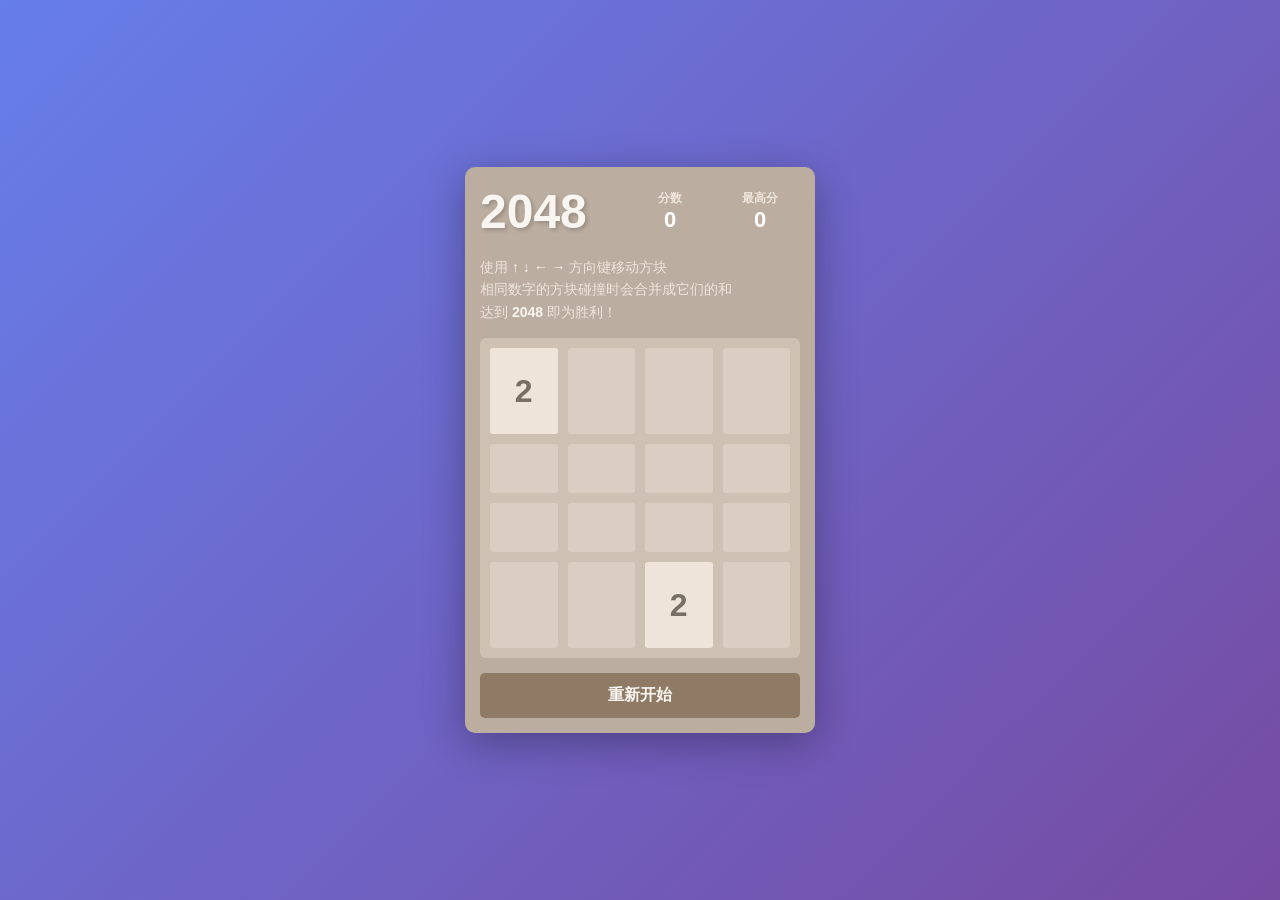
==== index.html @ 1501c541 "Initial commit - 2048 game" ====
<!DOCTYPE html>
<html lang="zh-CN">
<head>
    <meta charset="UTF-8">
    <meta name="viewport" content="width=device-width, initial-scale=1.0">
    <title>2048 小游戏</title>
    <link rel="stylesheet" href="style.css">
</head>
<body>
    <!-- 游戏主容器 -->
    <div class="game-container">
        <!-- 游戏标题和分数区域 -->
        <div class="header">
            <h1 class="title">2048</h1>
            <div class="score-container">
                <div class="score-box">
                    <div class="score-label">分数</div>
                    <div id="score" class="score-value">0</div>
                </div>
                <div class="score-box">
                    <div class="score-label">最高分</div>
                    <div id="best-score" class="score-value">0</div>
                </div>
            </div>
        </div>

        <!-- 操作提示 -->
        <div class="instructions">
            <p>使用 <strong>↑ ↓ ← →</strong> 方向键移动方块</p>
            <p>相同数字的方块碰撞时会合并成它们的和</p>
            <p>达到 <strong>2048</strong> 即为胜利！</p>
        </div>

        <!-- 游戏棋盘 -->
        <div class="game-board" id="game-board">
            <!-- 棋盘格子由 JavaScript 动态生成 -->
        </div>

        <!-- 重新开始按钮 -->
        <button id="restart-btn" class="restart-btn">重新开始</button>

        <!-- 游戏结束遮罩层 -->
        <div id="game-over" class="game-over">
            <div class="game-over-content">
                <h2 id="game-over-title"></h2>
                <p>最终得分: <span id="final-score"></span></p>
                <button id="play-again-btn">再来一局</button>
            </div>
        </div>
    </div>

    <!-- 引入游戏逻辑脚本 -->
    <script src="game.js"></script>
</body>
</html>
---- style.css ----
/* 全局样式重置 */
* {
    margin: 0;
    padding: 0;
    box-sizing: border-box;
}

/* 页面背景 */
body {
    font-family: 'Segoe UI', Tahoma, Geneva, Verdana, sans-serif;
    background: linear-gradient(135deg, #667eea 0%, #764ba2 100%);
    min-height: 100vh;
    display: flex;
    justify-content: center;
    align-items: center;
    padding: 20px;
}

/* 游戏主容器 */
.game-container {
    background: #bbada0;
    border-radius: 10px;
    padding: 15px;
    box-shadow: 0 10px 40px rgba(0, 0, 0, 0.3);
}

/* 头部区域 */
.header {
    display: flex;
    justify-content: space-between;
    align-items: center;
    margin-bottom: 15px;
}

/* 游戏标题 */
.title {
    font-size: 48px;
    font-weight: bold;
    color: #f9f6f2;
    text-shadow: 2px 2px 4px rgba(0, 0, 0, 0.2);
}

/* 分数容器 */
.score-container {
    display: flex;
    gap: 10px;
}

/* 分数盒子 */
.score-box {
    background: #bbada0;
    padding: 8px 15px;
    border-radius: 5px;
    text-align: center;
    min-width: 80px;
}

/* 分数标签 */
.score-label {
    font-size: 12px;
    color: #eee4da;
    text-transform: uppercase;
    font-weight: bold;
}

/* 分数值 */
.score-value {
    font-size: 22px;
    font-weight: bold;
    color: #fff;
}

/* 操作提示 */
.instructions {
    color: #eee4da;
    font-size: 14px;
    margin-bottom: 15px;
    line-height: 1.6;
}

.instructions strong {
    color: #f9f6f2;
}

/* 游戏棋盘 */
.game-board {
    display: grid;
    grid-template-columns: repeat(4, 1fr);
    gap: 10px;
    background: #cdc1b4;
    padding: 10px;
    border-radius: 6px;
    width: 320px;
    height: 320px;
}

/* 棋盘格子 */
.cell {
    background: rgba(238, 228, 218, 0.35);
    border-radius: 3px;
    display: flex;
    justify-content: center;
    align-items: center;
    font-size: 32px;
    font-weight: bold;
    color: #776e65;
    transition: all 0.15s ease;
}

/* 不同数值方块的颜色 */
.cell-2 { background: #eee4da; }
.cell-4 { background: #ede0c8; }
.cell-8 { background: #f2b179; color: #f9f6f2; }
.cell-16 { background: #f59563; color: #f9f6f2; }
.cell-32 { background: #f67c5f; color: #f9f6f2; }
.cell-64 { background: #f65e3b; color: #f9f6f2; }
.cell-128 { background: #edcf72; color: #f9f6f2; }
.cell-256 { background: #edcc61; color: #f9f6f2; }
.cell-512 { background: #edc850; color: #f9f6f2; }
.cell-1024 { background: #edc53f; color: #f9f6f2; }
.cell-2048 { background: #edc22e; color: #f9f6f2; }

/* 方块动画 */
.cell-new {
    animation: appear 0.2s ease;
}

.cell-merged {
    animation: pop 0.2s ease;
}

@keyframes appear {
    0% {
        opacity: 0;
        transform: scale(0);
    }
    100% {
        opacity: 1;
        transform: scale(1);
    }
}

@keyframes pop {
    0% {
        transform: scale(1);
    }
    50% {
        transform: scale(1.2);
    }
    100% {
        transform: scale(1);
    }
}

/* 重新开始按钮 */
.restart-btn {
    width: 100%;
    margin-top: 15px;
    padding: 12px;
    background: #8f7a66;
    color: #f9f6f2;
    border: none;
    border-radius: 5px;
    font-size: 16px;
    font-weight: bold;
    cursor: pointer;
    transition: background 0.2s;
}

.restart-btn:hover {
    background: #9f8b77;
}

/* 游戏结束遮罩层 */
.game-over {
    display: none;
    position: fixed;
    top: 0;
    left: 0;
    width: 100%;
    height: 100%;
    background: rgba(238, 228, 218, 0.73);
    justify-content: center;
    align-items: center;
    z-index: 100;
}

.game-over.show {
    display: flex;
}

/* 游戏结束内容 */
.game-over-content {
    background: #f9f6f2;
    padding: 30px;
    border-radius: 10px;
    text-align: center;
    box-shadow: 0 10px 40px rgba(0, 0, 0, 0.3);
}

.game-over-content h2 {
    font-size: 36px;
    color: #776e65;
    margin-bottom: 15px;
}

.game-over-content p {
    font-size: 18px;
    color: #776e65;
    margin-bottom: 20px;
}

.game-over-content span {
    font-weight: bold;
    color: #f2b179;
}

.game-over-content button {
    padding: 12px 30px;
    background: #8f7a66;
    color: #f9f6f2;
    border: none;
    border-radius: 5px;
    font-size: 16px;
    font-weight: bold;
    cursor: pointer;
    transition: background 0.2s;
}

.game-over-content button:hover {
    background: #9f8b77;
}

/* 响应式设计 */
@media (max-width: 400px) {
    .game-board {
        width: 280px;
        height: 280px;
    }
    
    .cell {
        font-size: 28px;
    }
    
    .title {
        font-size: 36px;
    }
}
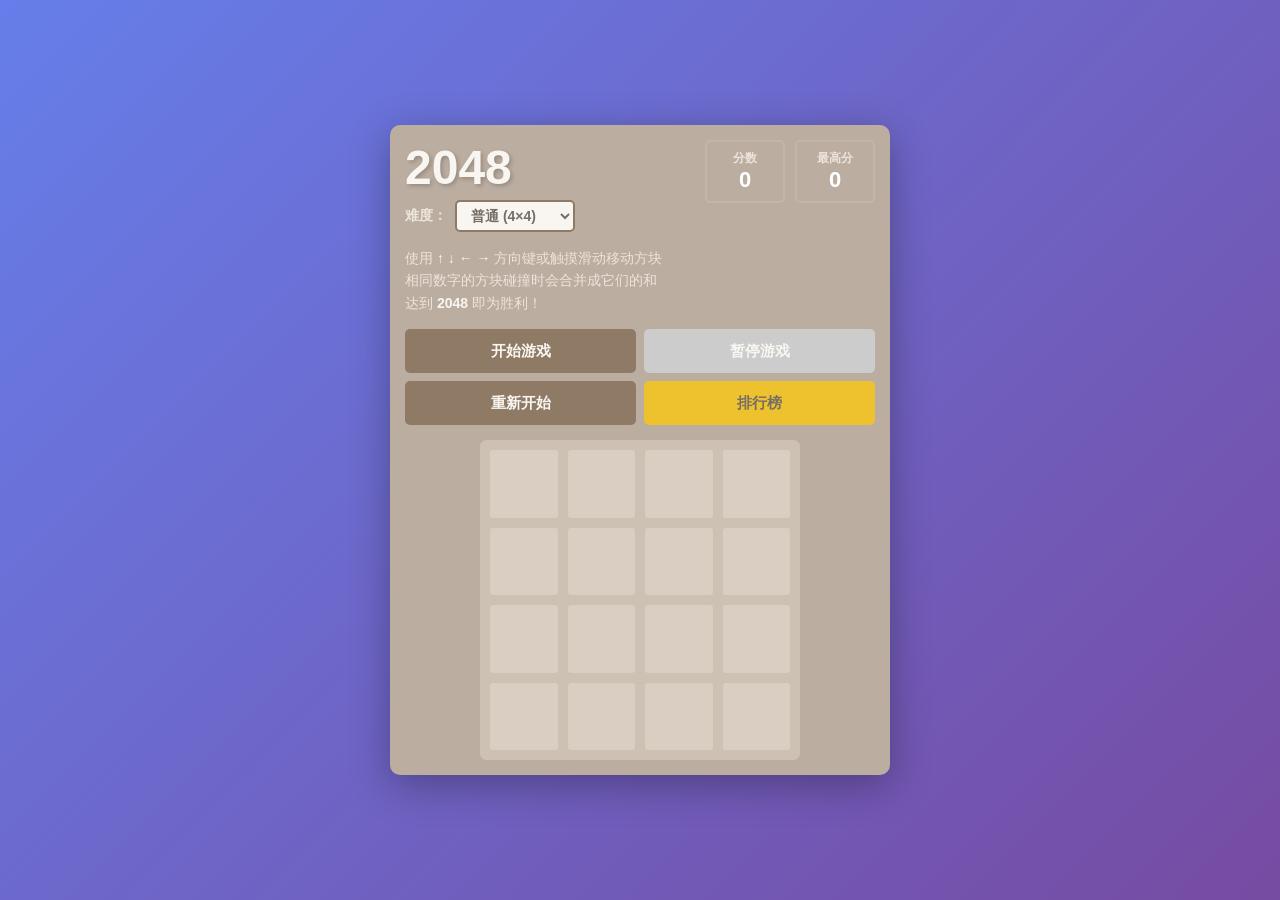
==== commit 2d7ba4e7: "更新2048游戏第二课完整版 - 游戏系统完善、视觉动效升级、进阶拓展功能" ====
--- a/index.html
+++ b/index.html
@@ -2,16 +2,24 @@
 <html lang="zh-CN">
 <head>
     <meta charset="UTF-8">
-    <meta name="viewport" content="width=device-width, initial-scale=1.0">
-    <title>2048 小游戏</title>
+    <meta name="viewport" content="width=device-width, initial-scale=1.0, maximum-scale=1.0, user-scalable=no">
+    <title>2048 小游戏 - 完整版</title>
     <link rel="stylesheet" href="style.css">
 </head>
 <body>
-    <!-- 游戏主容器 -->
     <div class="game-container">
-        <!-- 游戏标题和分数区域 -->
         <div class="header">
-            <h1 class="title">2048</h1>
+            <div class="header-left">
+                <h1 class="title">2048</h1>
+                <div class="difficulty-selector">
+                    <label for="difficulty">难度：</label>
+                    <select id="difficulty" class="difficulty-select">
+                        <option value="easy">简单 (5×5)</option>
+                        <option value="normal" selected>普通 (4×4)</option>
+                        <option value="hard">困难 (3×3)</option>
+                    </select>
+                </div>
+            </div>
             <div class="score-container">
                 <div class="score-box">
                     <div class="score-label">分数</div>
@@ -24,32 +32,66 @@
             </div>
         </div>
 
-        <!-- 操作提示 -->
         <div class="instructions">
-            <p>使用 <strong>↑ ↓ ← →</strong> 方向键移动方块</p>
+            <p>使用 <strong>↑ ↓ ← →</strong> 方向键或触摸滑动移动方块</p>
             <p>相同数字的方块碰撞时会合并成它们的和</p>
             <p>达到 <strong>2048</strong> 即为胜利！</p>
         </div>
 
-        <!-- 游戏棋盘 -->
-        <div class="game-board" id="game-board">
-            <!-- 棋盘格子由 JavaScript 动态生成 -->
+        <div class="game-controls">
+            <button id="start-btn" class="control-btn start-btn">开始游戏</button>
+            <button id="pause-btn" class="control-btn pause-btn" disabled>暂停游戏</button>
+            <button id="restart-btn" class="control-btn restart-btn">重新开始</button>
+            <button id="leaderboard-btn" class="control-btn leaderboard-btn">排行榜</button>
         </div>
 
-        <!-- 重新开始按钮 -->
-        <button id="restart-btn" class="restart-btn">重新开始</button>
+        <div class="game-board-wrapper">
+            <div id="score-popup-container" class="score-popup-container"></div>
+            <div class="game-board" id="game-board">
+            </div>
+        </div>
 
-        <!-- 游戏结束遮罩层 -->
         <div id="game-over" class="game-over">
             <div class="game-over-content">
                 <h2 id="game-over-title"></h2>
                 <p>最终得分: <span id="final-score"></span></p>
-                <button id="play-again-btn">再来一局</button>
+                <button id="play-again-btn" class="play-again-btn">再来一局</button>
+            </div>
+        </div>
+
+        <div id="leaderboard-modal" class="leaderboard-modal">
+            <div class="leaderboard-content">
+                <div class="leaderboard-header">
+                    <h2>🏆 本地排行榜</h2>
+                    <button id="close-leaderboard" class="close-btn">×</button>
+                </div>
+                <div class="leaderboard-info">
+                    <p>总局数: <span id="total-games">0</span> 场</p>
+                </div>
+                <div class="leaderboard-list">
+                    <div class="leaderboard-item header-item">
+                        <span>排名</span>
+                        <span>分数</span>
+                        <span>难度</span>
+                        <span>日期</span>
+                    </div>
+                    <div id="leaderboard-records" class="leaderboard-records">
+                    </div>
+                </div>
+                <div class="leaderboard-actions">
+                    <button id="clear-leaderboard" class="clear-btn">清空记录</button>
+                </div>
+            </div>
+        </div>
+
+        <div id="pause-overlay" class="pause-overlay">
+            <div class="pause-content">
+                <h2>⏸️ 游戏暂停</h2>
+                <p>点击下方按钮继续游戏</p>
             </div>
         </div>
     </div>
 
-    <!-- 引入游戏逻辑脚本 -->
     <script src="game.js"></script>
 </body>
 </html>
--- a/style.css
+++ b/style.css
@@ -1,11 +1,9 @@
-/* 全局样式重置 */
 * {
     margin: 0;
     padding: 0;
     box-sizing: border-box;
 }
 
-/* 页面背景 */
 body {
     font-family: 'Segoe UI', Tahoma, Geneva, Verdana, sans-serif;
     background: linear-gradient(135deg, #667eea 0%, #764ba2 100%);
@@ -13,49 +11,89 @@
     display: flex;
     justify-content: center;
     align-items: center;
-    padding: 20px;
-}
-
-/* 游戏主容器 */
+    padding: 10px;
+}
+
 .game-container {
     background: #bbada0;
     border-radius: 10px;
     padding: 15px;
     box-shadow: 0 10px 40px rgba(0, 0, 0, 0.3);
-}
-
-/* 头部区域 */
+    max-width: 500px;
+    width: 100%;
+}
+
 .header {
     display: flex;
     justify-content: space-between;
-    align-items: center;
+    align-items: flex-start;
     margin-bottom: 15px;
-}
-
-/* 游戏标题 */
+    flex-wrap: wrap;
+    gap: 10px;
+}
+
+.header-left {
+    display: flex;
+    flex-direction: column;
+    gap: 5px;
+}
+
 .title {
     font-size: 48px;
     font-weight: bold;
     color: #f9f6f2;
     text-shadow: 2px 2px 4px rgba(0, 0, 0, 0.2);
-}
-
-/* 分数容器 */
+    margin: 0;
+}
+
+.difficulty-selector {
+    display: flex;
+    align-items: center;
+    gap: 8px;
+    font-size: 14px;
+    color: #eee4da;
+}
+
+.difficulty-selector label {
+    font-weight: bold;
+}
+
+.difficulty-select {
+    padding: 5px 10px;
+    border: 2px solid #8f7a66;
+    border-radius: 5px;
+    background: #f9f6f2;
+    color: #776e65;
+    font-size: 14px;
+    font-weight: bold;
+    cursor: pointer;
+    transition: all 0.2s;
+    min-width: 120px;
+}
+
+.difficulty-select:hover {
+    background: #eee4da;
+}
+
+.difficulty-select:focus {
+    outline: none;
+    border-color: #f67c5f;
+}
+
 .score-container {
     display: flex;
     gap: 10px;
 }
 
-/* 分数盒子 */
 .score-box {
     background: #bbada0;
     padding: 8px 15px;
     border-radius: 5px;
     text-align: center;
     min-width: 80px;
-}
-
-/* 分数标签 */
+    border: 2px solid rgba(255, 255, 255, 0.1);
+}
+
 .score-label {
     font-size: 12px;
     color: #eee4da;
@@ -63,14 +101,12 @@
     font-weight: bold;
 }
 
-/* 分数值 */
 .score-value {
     font-size: 22px;
     font-weight: bold;
     color: #fff;
 }
 
-/* 操作提示 */
 .instructions {
     color: #eee4da;
     font-size: 14px;
@@ -82,19 +118,124 @@
     color: #f9f6f2;
 }
 
-/* 游戏棋盘 */
+.game-controls {
+    display: grid;
+    grid-template-columns: repeat(2, 1fr);
+    gap: 8px;
+    margin-bottom: 15px;
+}
+
+.control-btn {
+    padding: 12px;
+    border: none;
+    border-radius: 5px;
+    font-size: 15px;
+    font-weight: bold;
+    cursor: pointer;
+    transition: all 0.2s;
+    min-height: 44px;
+    touch-action: manipulation;
+}
+
+.start-btn {
+    background: #8f7a66;
+    color: #f9f6f2;
+}
+
+.start-btn:hover:not(:disabled) {
+    background: #9f8b77;
+}
+
+.start-btn:disabled {
+    background: #ccc;
+    cursor: not-allowed;
+}
+
+.pause-btn {
+    background: #f67c5f;
+    color: #f9f6f2;
+}
+
+.pause-btn:hover:not(:disabled) {
+    background: #f78b7a;
+}
+
+.pause-btn:disabled {
+    background: #ccc;
+    cursor: not-allowed;
+}
+
+.pause-btn.active {
+    background: #f2b179;
+}
+
+.restart-btn {
+    background: #8f7a66;
+    color: #f9f6f2;
+}
+
+.restart-btn:hover {
+    background: #9f8b77;
+}
+
+.leaderboard-btn {
+    background: #edc22e;
+    color: #776e65;
+}
+
+.leaderboard-btn:hover {
+    background: #edcc61;
+}
+
+.game-board-wrapper {
+    position: relative;
+    display: flex;
+    justify-content: center;
+}
+
+.score-popup-container {
+    position: absolute;
+    top: 0;
+    left: 0;
+    width: 100%;
+    height: 100%;
+    pointer-events: none;
+    z-index: 10;
+}
+
+.score-popup {
+    position: absolute;
+    font-size: 20px;
+    font-weight: bold;
+    color: #f2b179;
+    text-shadow: 2px 2px 4px rgba(0, 0, 0, 0.3);
+    animation: scorePopup 1s ease-out forwards;
+    pointer-events: none;
+    white-space: nowrap;
+}
+
+@keyframes scorePopup {
+    0% {
+        opacity: 1;
+        transform: translateY(0) scale(1);
+    }
+    100% {
+        opacity: 0;
+        transform: translateY(-50px) scale(1.2);
+    }
+}
+
 .game-board {
     display: grid;
-    grid-template-columns: repeat(4, 1fr);
     gap: 10px;
     background: #cdc1b4;
     padding: 10px;
     border-radius: 6px;
     width: 320px;
     height: 320px;
-}
-
-/* 棋盘格子 */
+    touch-action: none;
+}
+
 .cell {
     background: rgba(238, 228, 218, 0.35);
     border-radius: 3px;
@@ -105,22 +246,22 @@
     font-weight: bold;
     color: #776e65;
     transition: all 0.15s ease;
-}
-
-/* 不同数值方块的颜色 */
+    user-select: none;
+}
+
 .cell-2 { background: #eee4da; }
 .cell-4 { background: #ede0c8; }
 .cell-8 { background: #f2b179; color: #f9f6f2; }
 .cell-16 { background: #f59563; color: #f9f6f2; }
 .cell-32 { background: #f67c5f; color: #f9f6f2; }
 .cell-64 { background: #f65e3b; color: #f9f6f2; }
-.cell-128 { background: #edcf72; color: #f9f6f2; }
-.cell-256 { background: #edcc61; color: #f9f6f2; }
-.cell-512 { background: #edc850; color: #f9f6f2; }
-.cell-1024 { background: #edc53f; color: #f9f6f2; }
-.cell-2048 { background: #edc22e; color: #f9f6f2; }
-
-/* 方块动画 */
+.cell-128 { background: #edcf72; color: #f9f6f2; font-size: 28px; }
+.cell-256 { background: #edcc61; color: #f9f6f2; font-size: 28px; }
+.cell-512 { background: #edc850; color: #f9f6f2; font-size: 28px; }
+.cell-1024 { background: #edc53f; color: #f9f6f2; font-size: 24px; }
+.cell-2048 { background: #edc22e; color: #f9f6f2; font-size: 24px; }
+.cell-super { background: #3c3a32; color: #f9f6f2; font-size: 20px; }
+
 .cell-new {
     animation: appear 0.2s ease;
 }
@@ -152,26 +293,6 @@
     }
 }
 
-/* 重新开始按钮 */
-.restart-btn {
-    width: 100%;
-    margin-top: 15px;
-    padding: 12px;
-    background: #8f7a66;
-    color: #f9f6f2;
-    border: none;
-    border-radius: 5px;
-    font-size: 16px;
-    font-weight: bold;
-    cursor: pointer;
-    transition: background 0.2s;
-}
-
-.restart-btn:hover {
-    background: #9f8b77;
-}
-
-/* 游戏结束遮罩层 */
 .game-over {
     display: none;
     position: fixed;
@@ -189,13 +310,13 @@
     display: flex;
 }
 
-/* 游戏结束内容 */
 .game-over-content {
     background: #f9f6f2;
     padding: 30px;
     border-radius: 10px;
     text-align: center;
     box-shadow: 0 10px 40px rgba(0, 0, 0, 0.3);
+    max-width: 90%;
 }
 
 .game-over-content h2 {
@@ -225,14 +346,172 @@
     font-weight: bold;
     cursor: pointer;
     transition: background 0.2s;
+    min-height: 44px;
 }
 
 .game-over-content button:hover {
     background: #9f8b77;
 }
 
-/* 响应式设计 */
-@media (max-width: 400px) {
+.leaderboard-modal {
+    display: none;
+    position: fixed;
+    top: 0;
+    left: 0;
+    width: 100%;
+    height: 100%;
+    background: rgba(0, 0, 0, 0.5);
+    justify-content: center;
+    align-items: center;
+    z-index: 200;
+    padding: 10px;
+}
+
+.leaderboard-modal.show {
+    display: flex;
+}
+
+.leaderboard-content {
+    background: #f9f6f2;
+    border-radius: 10px;
+    padding: 20px;
+    max-width: 600px;
+    width: 100%;
+    max-height: 80vh;
+    overflow-y: auto;
+    box-shadow: 0 10px 40px rgba(0, 0, 0, 0.3);
+}
+
+.leaderboard-header {
+    display: flex;
+    justify-content: space-between;
+    align-items: center;
+    margin-bottom: 15px;
+    padding-bottom: 10px;
+    border-bottom: 2px solid #cdc1b4;
+}
+
+.leaderboard-header h2 {
+    font-size: 28px;
+    color: #776e65;
+    margin: 0;
+}
+
+.close-btn {
+    width: 40px;
+    height: 40px;
+    border: none;
+    background: #8f7a66;
+    color: #f9f6f2;
+    font-size: 28px;
+    border-radius: 5px;
+    cursor: pointer;
+    transition: background 0.2s;
+    display: flex;
+    justify-content: center;
+    align-items: center;
+}
+
+.close-btn:hover {
+    background: #9f8b77;
+}
+
+.leaderboard-info {
+    margin-bottom: 15px;
+    font-size: 16px;
+    color: #776e65;
+}
+
+.leaderboard-info span {
+    font-weight: bold;
+    color: #f2b179;
+}
+
+.leaderboard-list {
+    background: #bbada0;
+    border-radius: 5px;
+    padding: 10px;
+    margin-bottom: 15px;
+}
+
+.leaderboard-item {
+    display: grid;
+    grid-template-columns: 1fr 1.5fr 1.5fr 2fr;
+    gap: 10px;
+    padding: 10px;
+    background: #f9f6f2;
+    margin-bottom: 5px;
+    border-radius: 3px;
+    font-size: 14px;
+    color: #776e65;
+}
+
+.header-item {
+    background: #8f7a66;
+    color: #f9f6f2;
+    font-weight: bold;
+    margin-bottom: 10px;
+}
+
+.leaderboard-records {
+    max-height: 400px;
+    overflow-y: auto;
+}
+
+.leaderboard-actions {
+    text-align: center;
+}
+
+.clear-btn {
+    padding: 10px 30px;
+    background: #f67c5f;
+    color: #f9f6f2;
+    border: none;
+    border-radius: 5px;
+    font-size: 14px;
+    font-weight: bold;
+    cursor: pointer;
+    transition: background 0.2s;
+    min-height: 44px;
+}
+
+.clear-btn:hover {
+    background: #f78b7a;
+}
+
+.pause-overlay {
+    display: none;
+    position: fixed;
+    top: 0;
+    left: 0;
+    width: 100%;
+    height: 100%;
+    background: rgba(238, 228, 218, 0.9);
+    justify-content: center;
+    align-items: center;
+    z-index: 50;
+}
+
+.pause-overlay.show {
+    display: flex;
+}
+
+.pause-content {
+    text-align: center;
+}
+
+.pause-content h2 {
+    font-size: 48px;
+    color: #776e65;
+    margin-bottom: 10px;
+}
+
+.pause-content p {
+    font-size: 18px;
+    color: #8f7a66;
+}
+
+@media (max-width: 500px) {
     .game-board {
         width: 280px;
         height: 280px;
@@ -242,7 +521,140 @@
         font-size: 28px;
     }
     
+    .cell-128, .cell-256, .cell-512 {
+        font-size: 24px;
+    }
+    
+    .cell-1024, .cell-2048 {
+        font-size: 20px;
+    }
+    
+    .title {
+        font-size: 40px;
+    }
+    
+    .score-container {
+        gap: 5px;
+    }
+    
+    .score-box {
+        min-width: 70px;
+        padding: 6px 10px;
+    }
+    
+    .score-value {
+        font-size: 18px;
+    }
+}
+
+@media (max-width: 400px) {
+    .game-container {
+        padding: 10px;
+    }
+    
+    .header {
+        flex-direction: column;
+        align-items: stretch;
+    }
+    
+    .header-left {
+        display: flex;
+        justify-content: space-between;
+        align-items: center;
+    }
+    
     .title {
         font-size: 36px;
     }
+    
+    .difficulty-selector {
+        font-size: 12px;
+    }
+    
+    .difficulty-select {
+        font-size: 12px;
+        padding: 4px 8px;
+        min-width: 100px;
+    }
+    
+    .score-container {
+        display: flex;
+        gap: 5px;
+    }
+    
+    .game-controls {
+        grid-template-columns: repeat(2, 1fr);
+        gap: 6px;
+    }
+    
+    .control-btn {
+        padding: 10px;
+        font-size: 14px;
+        min-height: 44px;
+    }
+    
+    .game-board {
+        width: 260px;
+        height: 260px;
+        gap: 8px;
+        padding: 8px;
+    }
+    
+    .cell {
+        font-size: 24px;
+    }
+    
+    .cell-128, .cell-256, .cell-512 {
+        font-size: 20px;
+    }
+    
+    .cell-1024, .cell-2048, .cell-super {
+        font-size: 16px;
+    }
+    
+    .instructions {
+        font-size: 12px;
+    }
+    
+    .leaderboard-item {
+        grid-template-columns: 0.5fr 1fr 1fr 1.5fr;
+        font-size: 12px;
+        gap: 5px;
+    }
+    
+    .game-over-content {
+        padding: 20px;
+    }
+    
+    .game-over-content h2 {
+        font-size: 28px;
+    }
+}
+
+@media (hover: none) and (pointer: coarse) {
+    .control-btn,
+    .game-over-content button,
+    .clear-btn,
+    .close-btn {
+        min-height: 48px;
+        font-size: 16px;
+    }
+}
+
+.leaderboard-records::-webkit-scrollbar {
+    width: 8px;
+}
+
+.leaderboard-records::-webkit-scrollbar-track {
+    background: #cdc1b4;
+    border-radius: 4px;
+}
+
+.leaderboard-records::-webkit-scrollbar-thumb {
+    background: #8f7a66;
+    border-radius: 4px;
+}
+
+.leaderboard-records::-webkit-scrollbar-thumb:hover {
+    background: #9f8b77;
 }
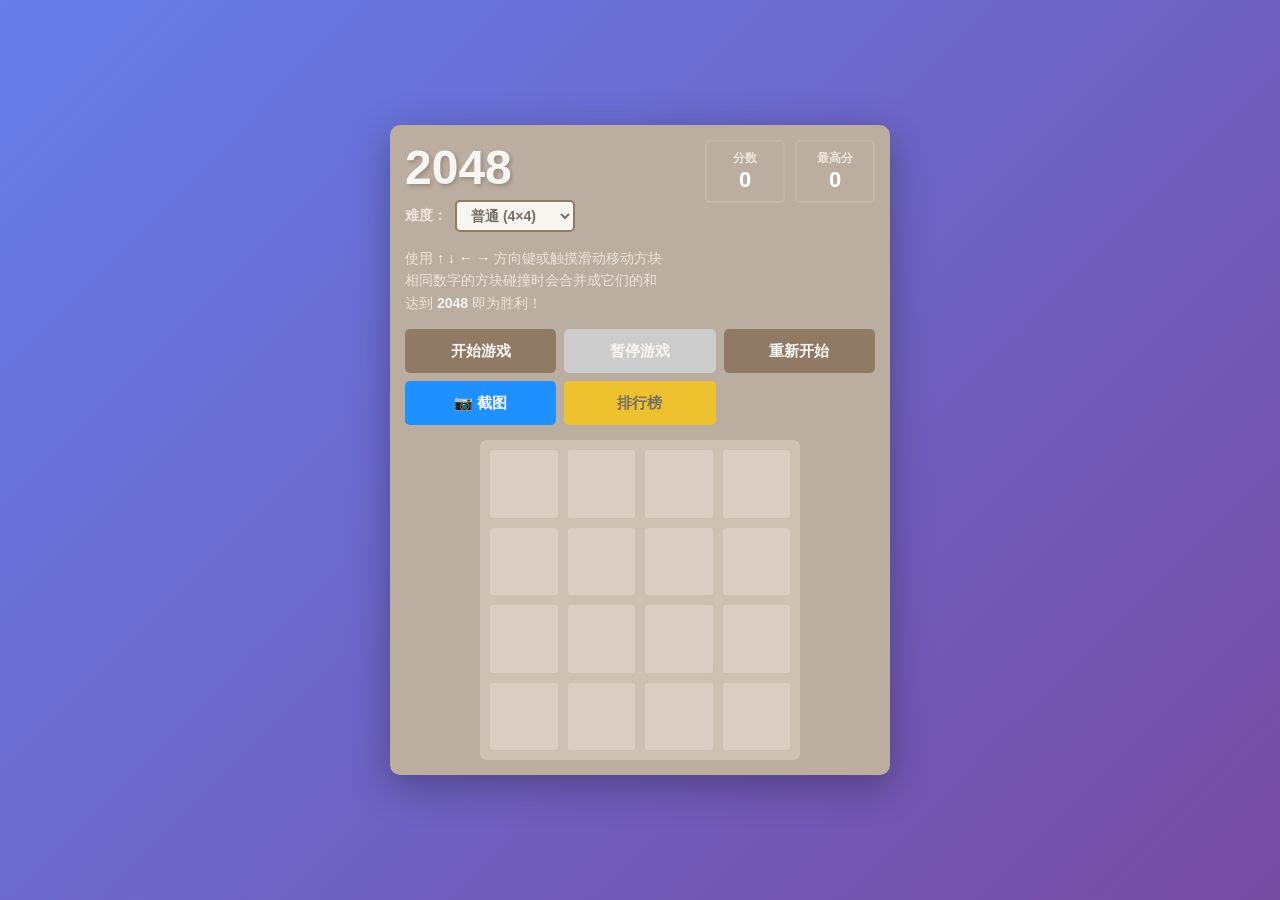
==== commit 23b6e402: "修复暂停遮罩继续按钮 + 新增截图功能" ====
--- a/index.html
+++ b/index.html
@@ -42,6 +42,7 @@
             <button id="start-btn" class="control-btn start-btn">开始游戏</button>
             <button id="pause-btn" class="control-btn pause-btn" disabled>暂停游戏</button>
             <button id="restart-btn" class="control-btn restart-btn">重新开始</button>
+            <button id="screenshot-btn" class="control-btn screenshot-btn">📷 截图</button>
             <button id="leaderboard-btn" class="control-btn leaderboard-btn">排行榜</button>
         </div>
 
@@ -88,6 +89,7 @@
             <div class="pause-content">
                 <h2>⏸️ 游戏暂停</h2>
                 <p>点击下方按钮继续游戏</p>
+                <button id="resume-pause-btn" class="resume-btn">▶️ 继续游戏</button>
             </div>
         </div>
     </div>
--- a/style.css
+++ b/style.css
@@ -120,7 +120,7 @@
 
 .game-controls {
     display: grid;
-    grid-template-columns: repeat(2, 1fr);
+    grid-template-columns: repeat(3, 1fr);
     gap: 8px;
     margin-bottom: 15px;
 }
@@ -185,6 +185,15 @@
 
 .leaderboard-btn:hover {
     background: #edcc61;
+}
+
+.screenshot-btn {
+    background: #1e90ff;
+    color: #f9f6f2;
+}
+
+.screenshot-btn:hover {
+    background: #4169e1;
 }
 
 .game-board-wrapper {
@@ -509,6 +518,25 @@
 .pause-content p {
     font-size: 18px;
     color: #8f7a66;
+    margin-bottom: 20px;
+}
+
+.resume-btn {
+    padding: 15px 40px;
+    background: #1e90ff;
+    color: #f9f6f2;
+    border: none;
+    border-radius: 8px;
+    font-size: 18px;
+    font-weight: bold;
+    cursor: pointer;
+    transition: all 0.2s;
+    min-height: 48px;
+}
+
+.resume-btn:hover {
+    background: #4169e1;
+    transform: scale(1.05);
 }
 
 @media (max-width: 500px) {
@@ -583,7 +611,7 @@
     }
     
     .game-controls {
-        grid-template-columns: repeat(2, 1fr);
+        grid-template-columns: repeat(3, 1fr);
         gap: 6px;
     }
     
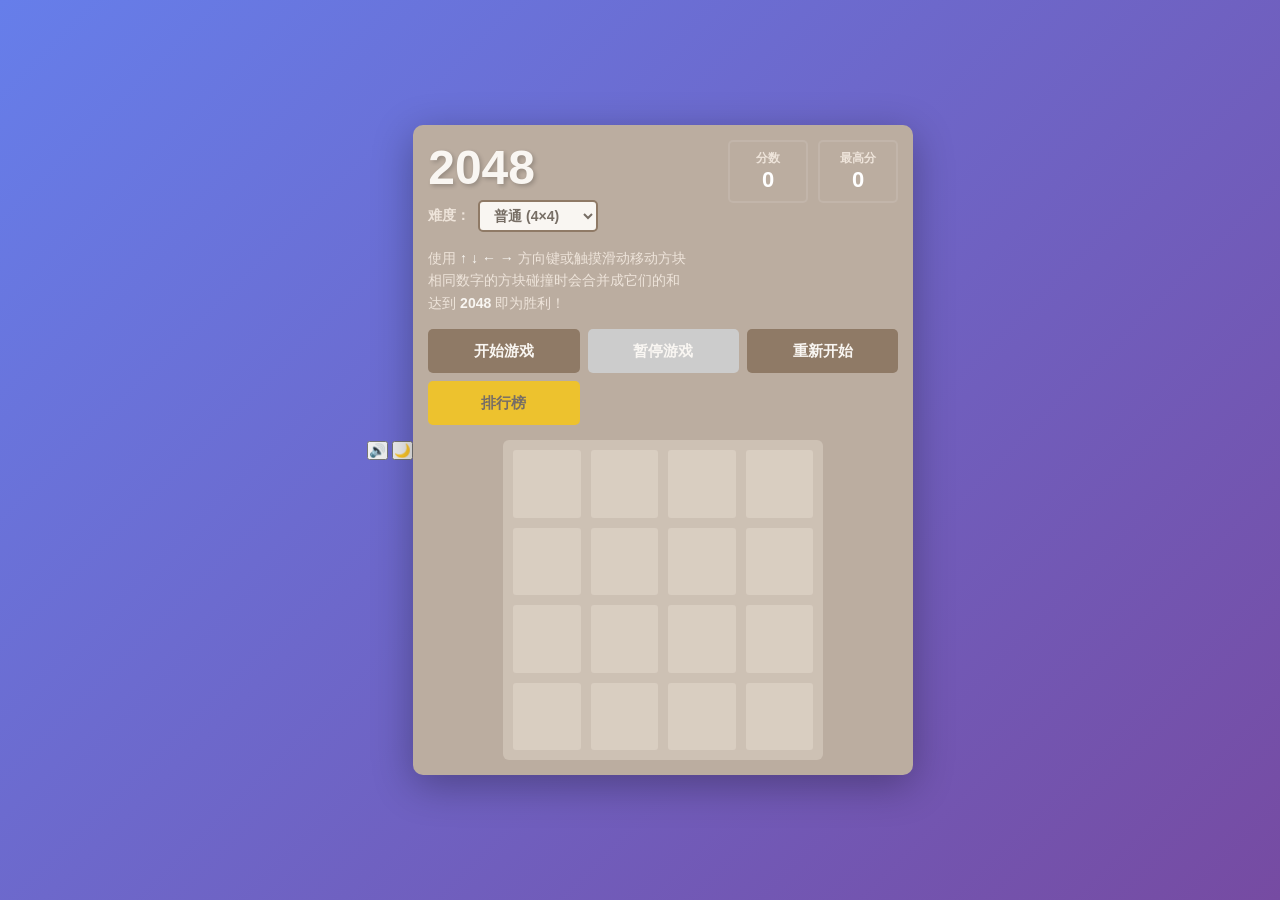
==== commit 6b3302a1: "移除截图按钮，添加音效和主题切换功能" ====
--- a/index.html
+++ b/index.html
@@ -6,7 +6,12 @@
     <title>2048 小游戏 - 完整版</title>
     <link rel="stylesheet" href="style.css">
 </head>
-<body>
+<body class="theme-classic">
+    <div class="theme-controls">
+        <button id="audio-toggle" class="icon-btn" title="音效已开启">🔊</button>
+        <button id="theme-toggle" class="icon-btn" title="切换到暗夜主题">🌙</button>
+    </div>
+
     <div class="game-container">
         <div class="header">
             <div class="header-left">
@@ -42,7 +47,6 @@
             <button id="start-btn" class="control-btn start-btn">开始游戏</button>
             <button id="pause-btn" class="control-btn pause-btn" disabled>暂停游戏</button>
             <button id="restart-btn" class="control-btn restart-btn">重新开始</button>
-            <button id="screenshot-btn" class="control-btn screenshot-btn">📷 截图</button>
             <button id="leaderboard-btn" class="control-btn leaderboard-btn">排行榜</button>
         </div>
 
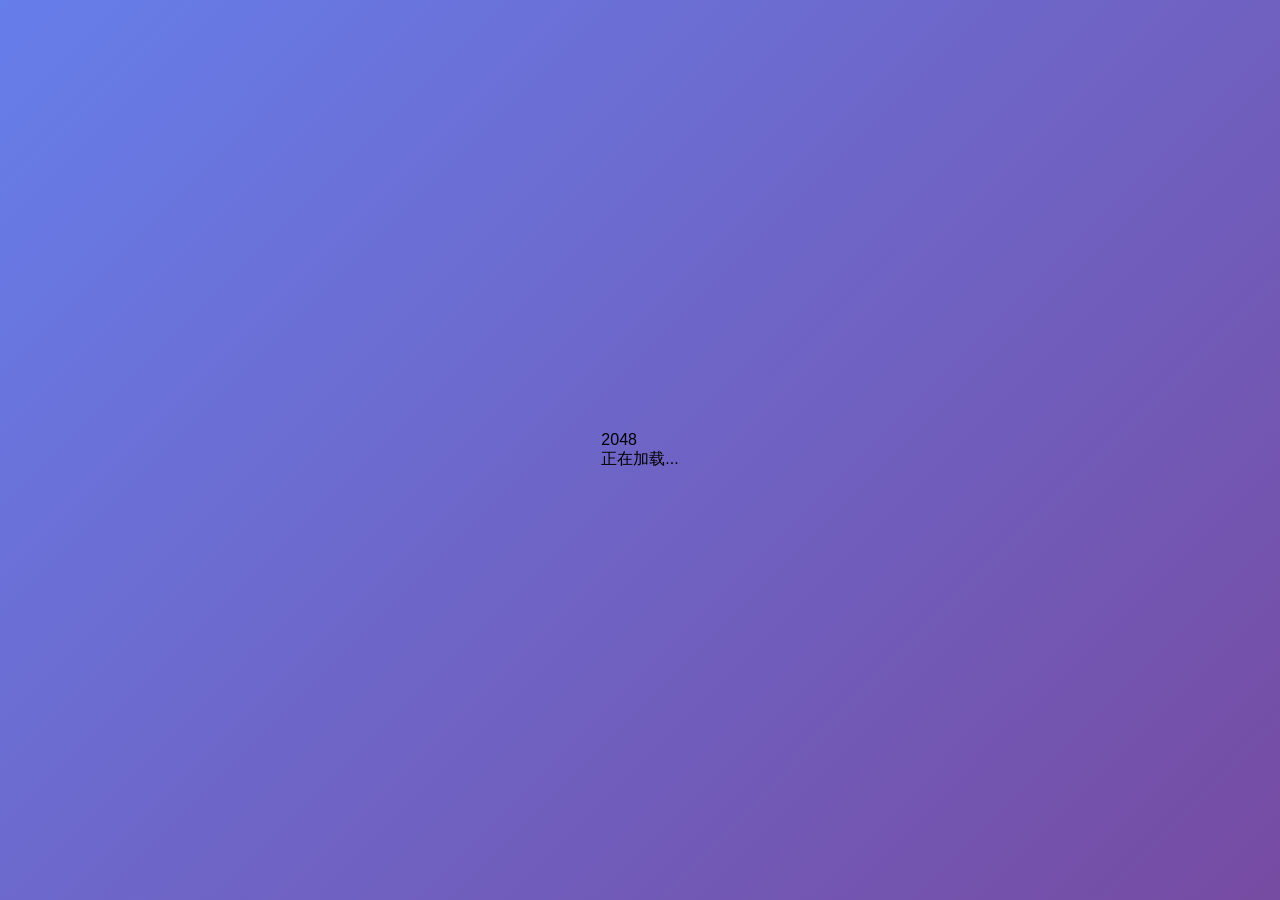
==== commit 98e19bb3: "更新index.html：添加排行榜排序、昵称输入、成就弹窗、分享弹窗、欢迎引导" ====
--- a/index.html
+++ b/index.html
@@ -6,13 +6,16 @@
     <title>2048 小游戏 - 完整版</title>
     <link rel="stylesheet" href="style.css">
 </head>
-<body class="theme-classic">
-    <div class="theme-controls">
-        <button id="audio-toggle" class="icon-btn" title="音效已开启">🔊</button>
-        <button id="theme-toggle" class="icon-btn" title="切换到暗夜主题">🌙</button>
+<body>
+    <div id="loading-screen" class="loading-screen">
+        <div class="loading-content">
+            <div class="loading-logo">2048</div>
+            <div class="loading-spinner"></div>
+            <div class="loading-text">正在加载...</div>
+        </div>
     </div>
 
-    <div class="game-container">
+    <div class="game-container" id="game-container" style="display: none;">
         <div class="header">
             <div class="header-left">
                 <h1 class="title">2048</h1>
@@ -36,46 +39,64 @@
                 </div>
             </div>
         </div>
-
         <div class="instructions">
             <p>使用 <strong>↑ ↓ ← →</strong> 方向键或触摸滑动移动方块</p>
             <p>相同数字的方块碰撞时会合并成它们的和</p>
             <p>达到 <strong>2048</strong> 即为胜利！</p>
         </div>
-
         <div class="game-controls">
             <button id="start-btn" class="control-btn start-btn">开始游戏</button>
             <button id="pause-btn" class="control-btn pause-btn" disabled>暂停游戏</button>
             <button id="restart-btn" class="control-btn restart-btn">重新开始</button>
+            <button id="share-btn" class="control-btn share-btn">📤 分享</button>
             <button id="leaderboard-btn" class="control-btn leaderboard-btn">排行榜</button>
         </div>
-
         <div class="game-board-wrapper">
             <div id="score-popup-container" class="score-popup-container"></div>
             <div class="game-board" id="game-board">
             </div>
         </div>
-
         <div id="game-over" class="game-over">
             <div class="game-over-content">
                 <h2 id="game-over-title"></h2>
                 <p>最终得分: <span id="final-score"></span></p>
+                <div class="nickname-input-container">
+                    <input type="text" id="player-nickname" placeholder="输入你的昵称" maxlength="10">
+                </div>
                 <button id="play-again-btn" class="play-again-btn">再来一局</button>
             </div>
         </div>
-
         <div id="leaderboard-modal" class="leaderboard-modal">
             <div class="leaderboard-content">
                 <div class="leaderboard-header">
-                    <h2>🏆 本地排行榜</h2>
+                    <h2>🏆 排行榜</h2>
                     <button id="close-leaderboard" class="close-btn">×</button>
                 </div>
+                <div class="leaderboard-controls">
+                    <div class="sort-selector">
+                        <label for="sort-by">排序：</label>
+                        <select id="sort-by" class="sort-select">
+                            <option value="score" selected>按分数</option>
+                            <option value="date">按时间</option>
+                        </select>
+                    </div>
+                    <div class="filter-selector">
+                        <label for="filter-difficulty">筛选：</label>
+                        <select id="filter-difficulty" class="filter-select">
+                            <option value="all" selected>全部难度</option>
+                            <option value="easy">简单</option>
+                            <option value="normal">普通</option>
+                            <option value="hard">困难</option>
+                        </select>
+                    </div>
+                </div>
                 <div class="leaderboard-info">
-                    <p>总局数: <span id="total-games">0</span> 场</p>
+                    <p>总局数: <span id="total-games">0</span> 场 | 成就: <span id="achievements-count">0</span> 个</p>
                 </div>
                 <div class="leaderboard-list">
                     <div class="leaderboard-item header-item">
                         <span>排名</span>
+                        <span>玩家</span>
                         <span>分数</span>
                         <span>难度</span>
                         <span>日期</span>
@@ -85,19 +106,80 @@
                 </div>
                 <div class="leaderboard-actions">
                     <button id="clear-leaderboard" class="clear-btn">清空记录</button>
+                    <button id="view-achievements" class="achievements-btn">🏅 成就</button>
                 </div>
             </div>
         </div>
-
+        <div id="achievements-modal" class="achievements-modal">
+            <div class="achievements-content">
+                <div class="achievements-header">
+                    <h2>🏅 成就系统</h2>
+                    <button id="close-achievements" class="close-btn">×</button>
+                </div>
+                <div id="achievements-list" class="achievements-list">
+                </div>
+            </div>
+        </div>
         <div id="pause-overlay" class="pause-overlay">
             <div class="pause-content">
                 <h2>⏸️ 游戏暂停</h2>
                 <p>点击下方按钮继续游戏</p>
                 <button id="resume-pause-btn" class="resume-btn">▶️ 继续游戏</button>
+                <button id="view-resume-btn" class="resume-btn secondary">📄 查看简历</button>
+            </div>
+        </div>
+        <div id="welcome-modal" class="welcome-modal">
+            <div class="welcome-content">
+                <h2>🎮 欢迎来到 2048 游戏！</h2>
+                <div class="welcome-instructions">
+                    <h3>游戏操作</h3>
+                    <ul>
+                        <li>⌨️ 使用 <strong>方向键</strong> 移动方块</li>
+                        <li>👆 使用 <strong>触屏滑动</strong> 控制方向</li>
+                        <li>📊 相同数字碰撞合并成它们的和</li>
+                        <li>🏆 达到 <strong>2048</strong> 即为胜利！</li>
+                    </ul>
+                    <h3>游戏特色</h3>
+                    <ul>
+                        <li>🎯 三种难度模式可选</li>
+                        <li>🎨 经典/暗夜主题切换</li>
+                        <li>🔊 音效系统</li>
+                        <li>🏅 成就系统</li>
+                        <li>📈 排行榜记录</li>
+                    </ul>
+                </div>
+                <div class="welcome-actions">
+                    <label class="welcome-checkbox">
+                        <input type="checkbox" id="dont-show-again">
+                        <span>不再显示</span>
+                    </label>
+                    <button id="start-game-btn" class="start-game-btn">开始游戏 🚀</button>
+                </div>
+            </div>
+        </div>
+        <div id="share-modal" class="share-modal">
+            <div class="share-content">
+                <div class="share-header">
+                    <h2>📤 分享成绩</h2>
+                    <button id="close-share" class="close-btn">×</button>
+                </div>
+                <div class="share-stats">
+                    <div class="share-stat">
+                        <span class="stat-label">得分</span>
+                        <span class="stat-value" id="share-score">0</span>
+                    </div>
+                    <div class="share-stat">
+                        <span class="stat-label">难度</span>
+                        <span class="stat-value" id="share-difficulty">普通</span>
+                    </div>
+                </div>
+                <textarea id="share-text" readonly>
+我在 2048 游戏中获得了 XXX 分！快来挑战我吧！</textarea>
+                <button id="copy-share-btn" class="copy-btn">📋 复制到剪贴板</button>
+                <div id="copy-success" class="copy-success">✓ 已复制到剪贴板！</div>
             </div>
         </div>
     </div>
-
     <script src="game.js"></script>
 </body>
 </html>
--- a/style.css
+++ b/style.css
@@ -6,15 +6,19 @@
 
 body {
     font-family: 'Segoe UI', Tahoma, Geneva, Verdana, sans-serif;
+    min-height: 100vh;
+    display: flex;
+    justify-content: center;
+    align-items: center;
+    padding: 10px;
+    transition: background 0.3s ease;
+}
+
+body.theme-classic {
     background: linear-gradient(135deg, #667eea 0%, #764ba2 100%);
-    min-height: 100vh;
-    display: flex;
-    justify-content: center;
-    align-items: center;
-    padding: 10px;
-}
-
-.game-container {
+}
+
+body.theme-classic .game-container {
     background: #bbada0;
     border-radius: 10px;
     padding: 15px;
@@ -23,9 +27,92 @@
     width: 100%;
 }
 
+body.theme-classic .title { color: #f9f6f2; }
+body.theme-classic .difficulty-selector { color: #eee4da; }
+body.theme-classic .score-label { color: #eee4da; }
+body.theme-classic .score-box { background: #bbada0; border: 2px solid rgba(255,255,255,0.1); }
+body.theme-classic .instructions { color: #eee4da; }
+body.theme-classic .instructions strong { color: #f9f6f2; }
+body.theme-classic .game-board { background: #cdc1b4; }
+body.theme-classic .cell { background: rgba(238,228,218,0.35); color: #776e65; }
+body.theme-classic .game-over { background: rgba(238,228,218,0.73); }
+body.theme-classic .game-over-content { background: #f9f6f2; }
+body.theme-classic .game-over-content h2,body.theme-classic .game-over-content p { color: #776e65; }
+body.theme-classic .game-over-content span { color: #f2b179; }
+body.theme-classic .leaderboard-modal { background: rgba(0,0,0,0.5); }
+body.theme-classic .leaderboard-content { background: #f9f6f2; }
+body.theme-classic .leaderboard-header { border-bottom: 2px solid #cdc1b4; }
+body.theme-classic .leaderboard-header h2,body.theme-classic .leaderboard-info { color: #776e65; }
+body.theme-classic .leaderboard-info span { color: #f2b179; }
+body.theme-classic .leaderboard-list { background: #bbada0; }
+body.theme-classic .leaderboard-item { background: #f9f6f2; color: #776e65; }
+body.theme-classic .header-item { background: #8f7a66; color: #f9f6f2; }
+body.theme-classic .pause-overlay { background: rgba(238,228,218,0.9); }
+body.theme-classic .pause-content h2 { color: #776e65; }
+body.theme-classic .pause-content p { color: #8f7a66; }
+body.theme-classic .score-popup { color: #f2b179; text-shadow: 2px 2px 4px rgba(0,0,0,0.3); }
+body.theme-classic .icon-btn { background: rgba(255,255,255,0.9); }
+body.theme-classic .icon-btn:hover { background: rgba(255,255,255,1); transform: scale(1.1); box-shadow: 0 6px 20px rgba(0,0,0,0.4); }
+
+body.theme-dark {
+    background: linear-gradient(135deg, #1a1a2e 0%, #16213e 100%);
+}
+
+body.theme-dark .game-container {
+    background: #2d2d44;
+    border-radius: 10px;
+    padding: 15px;
+    box-shadow: 0 10px 40px rgba(0,0,0,0.5),0 0 20px rgba(138,43,226,0.3);
+    max-width: 500px;
+    width: 100%;
+    border: 2px solid rgba(138,43,226,0.5);
+}
+
+body.theme-dark .title { color: #e94560; text-shadow: 0 0 10px rgba(233,69,96,0.5); }
+body.theme-dark .difficulty-selector { color: #a0a0a0; }
+body.theme-dark .difficulty-select { background: #3d3d5c; color: #e0e0e0; border-color: #4a4a6a; }
+body.theme-dark .difficulty-select:hover { background: #4a4a6a; }
+body.theme-dark .score-label { color: #a0a0a0; }
+body.theme-dark .score-box { background: #2d2d44; border: 2px solid rgba(233,69,96,0.3); }
+body.theme-dark .score-value { color: #e94560; }
+body.theme-dark .instructions { color: #a0a0a0; }
+body.theme-dark .instructions strong { color: #e94560; }
+body.theme-dark .game-board { background: #1a1a2e; box-shadow: 0 0 15px rgba(138,43,226,0.3); }
+body.theme-dark .cell { background: rgba(60,60,80,0.5); color: #e0e0e0; }
+body.theme-dark .cell-2 { background: #3d3d5c; color: #e0e0e0; }
+body.theme-dark .cell-4 { background: #4a4a6a; color: #e0e0e0; }
+body.theme-dark .cell-8 { background: #e94560; color: #fff; box-shadow: 0 0 10px rgba(233,69,96,0.5); }
+body.theme-dark .cell-16 { background: #ff6b6b; color: #fff; box-shadow: 0 0 10px rgba(255,107,107,0.5); }
+body.theme-dark .cell-32 { background: #feca57; color: #1a1a2e; box-shadow: 0 0 10px rgba(254,202,87,0.5); }
+body.theme-dark .cell-64 { background: #ff9f43; color: #1a1a2e; box-shadow: 0 0 10px rgba(255,159,67,0.5); }
+body.theme-dark .cell-128 { background: linear-gradient(135deg,#667eea,#764ba2); color: #fff; box-shadow: 0 0 15px rgba(102,126,234,0.5); }
+body.theme-dark .cell-256 { background: linear-gradient(135deg,#764ba2,#f093fb); color: #fff; box-shadow: 0 0 15px rgba(240,147,251,0.5); }
+body.theme-dark .cell-512 { background: linear-gradient(135deg,#f093fb,#f5576c); color: #fff; box-shadow: 0 0 15px rgba(245,87,108,0.5); }
+body.theme-dark .cell-1024 { background: linear-gradient(135deg,#4facfe,#00f2fe); color: #1a1a2e; box-shadow: 0 0 15px rgba(79,172,254,0.5); }
+body.theme-dark .cell-2048 { background: linear-gradient(135deg,#fa709a,#fee140); color: #1a1a2e; box-shadow: 0 0 20px rgba(250,112,154,0.7); }
+body.theme-dark .cell-super { background: linear-gradient(135deg,#a855f7,#6366f1); color: #fff; box-shadow: 0 0 20px rgba(168,85,247,0.7); }
+body.theme-dark .game-over { background: rgba(26,26,46,0.85); }
+body.theme-dark .game-over-content { background: #2d2d44; border: 2px solid rgba(138,43,226,0.5); box-shadow: 0 0 30px rgba(138,43,226,0.3); }
+body.theme-dark .game-over-content h2,body.theme-dark .game-over-content p { color: #e0e0e0; }
+body.theme-dark .game-over-content span { color: #e94560; }
+body.theme-dark .leaderboard-modal { background: rgba(0,0,0,0.7); }
+body.theme-dark .leaderboard-content { background: #2d2d44; border: 2px solid rgba(138,43,226,0.5); }
+body.theme-dark .leaderboard-header { border-bottom: 2px solid rgba(138,43,226,0.5); }
+body.theme-dark .leaderboard-header h2 { color: #e94560; }
+body.theme-dark .leaderboard-info { color: #a0a0a0; }
+body.theme-dark .leaderboard-info span { color: #e94560; }
+body.theme-dark .leaderboard-list { background: #1a1a2e; }
+body.theme-dark .leaderboard-item { background: #2d2d44; color: #e0e0e0; }
+body.theme-dark .header-item { background: linear-gradient(135deg,#667eea,#764ba2); color: #fff; }
+body.theme-dark .pause-overlay { background: rgba(26,26,46,0.95); }
+body.theme-dark .pause-content h2 { color: #e94560; text-shadow: 0 0 10px rgba(233,69,96,0.5); }
+body.theme-dark .pause-content p { color: #a0a0a0; }
+body.theme-dark .score-popup { color: #e94560; text-shadow: 0 0 10px rgba(233,69,96,0.8); }
+body.theme-dark .icon-btn { background: rgba(45,45,68,0.9); border: 2px solid rgba(138,43,226,0.5); }
+body.theme-dark .icon-btn:hover { background: rgba(45,45,68,1); transform: scale(1.1); box-shadow: 0 6px 20px rgba(138,43,226,0.4); }
+
 .header {
-    display: flex;
-    justify-content: space-between;
+    display: flex;\n    justify-content: space-between;
     align-items: flex-start;
     margin-bottom: 15px;
     flex-wrap: wrap;
@@ -41,9 +128,9 @@
 .title {
     font-size: 48px;
     font-weight: bold;
-    color: #f9f6f2;
-    text-shadow: 2px 2px 4px rgba(0, 0, 0, 0.2);
+    text-shadow: 2px 2px 4px rgba(0,0,0,0.2);
     margin: 0;
+    transition: all 0.3s ease;
 }
 
 .difficulty-selector {
@@ -51,12 +138,10 @@
     align-items: center;
     gap: 8px;
     font-size: 14px;
-    color: #eee4da;
-}
-
-.difficulty-selector label {
-    font-weight: bold;
-}
+    transition: color 0.3s ease;
+}
+
+.difficulty-selector label { font-weight: bold; }
 
 .difficulty-select {
     padding: 5px 10px;
@@ -71,32 +156,21 @@
     min-width: 120px;
 }
 
-.difficulty-select:hover {
-    background: #eee4da;
-}
-
-.difficulty-select:focus {
-    outline: none;
-    border-color: #f67c5f;
-}
-
-.score-container {
-    display: flex;
-    gap: 10px;
-}
+.difficulty-select:hover { background: #eee4da; }
+.difficulty-select:focus { outline: none; border-color: #f67c5f; }
+
+.score-container { display: flex; gap: 10px; }
 
 .score-box {
-    background: #bbada0;
     padding: 8px 15px;
     border-radius: 5px;
     text-align: center;
     min-width: 80px;
-    border: 2px solid rgba(255, 255, 255, 0.1);
+    transition: all 0.3s ease;
 }
 
 .score-label {
     font-size: 12px;
-    color: #eee4da;
     text-transform: uppercase;
     font-weight: bold;
 }
@@ -108,19 +182,14 @@
 }
 
 .instructions {
-    color: #eee4da;
     font-size: 14px;
     margin-bottom: 15px;
     line-height: 1.6;
 }
 
-.instructions strong {
-    color: #f9f6f2;
-}
-
 .game-controls {
     display: grid;
-    grid-template-columns: repeat(3, 1fr);
+    grid-template-columns: repeat(3,1fr);
     gap: 8px;
     margin-bottom: 15px;
 }
@@ -137,70 +206,45 @@
     touch-action: manipulation;
 }
 
-.start-btn {
-    background: #8f7a66;
-    color: #f9f6f2;
-}
-
-.start-btn:hover:not(:disabled) {
-    background: #9f8b77;
-}
-
-.start-btn:disabled {
-    background: #ccc;
-    cursor: not-allowed;
-}
-
-.pause-btn {
-    background: #f67c5f;
-    color: #f9f6f2;
-}
-
-.pause-btn:hover:not(:disabled) {
-    background: #f78b7a;
-}
-
-.pause-btn:disabled {
-    background: #ccc;
-    cursor: not-allowed;
-}
-
-.pause-btn.active {
-    background: #f2b179;
-}
-
-.restart-btn {
-    background: #8f7a66;
-    color: #f9f6f2;
-}
-
-.restart-btn:hover {
-    background: #9f8b77;
-}
-
-.leaderboard-btn {
-    background: #edc22e;
-    color: #776e65;
-}
-
-.leaderboard-btn:hover {
-    background: #edcc61;
-}
-
-.screenshot-btn {
-    background: #1e90ff;
-    color: #f9f6f2;
-}
-
-.screenshot-btn:hover {
-    background: #4169e1;
-}
-
-.game-board-wrapper {
-    position: relative;
-    display: flex;
-    justify-content: center;
-}
+.start-btn { background: #8f7a66; color: #f9f6f2; }
+.start-btn:hover:not(:disabled) { background: #9f8b77; }
+.start-btn:disabled { background: #ccc; cursor: not-allowed; }
+
+.pause-btn { background: #f67c5f; color: #f9f6f2; }
+.pause-btn:hover:not(:disabled) { background: #f78b7a; }
+.pause-btn:disabled { background: #ccc; cursor: not-allowed; }
+.pause-btn.active { background: #f2b179; }
+
+.restart-btn { background: #8f7a66; color: #f9f6f2; }
+.restart-btn:hover { background: #9f8b77; }
+
+.leaderboard-btn { background: #edc22e; color: #776e65; }
+.leaderboard-btn:hover { background: #edcc61; }
+
+.theme-controls {
+    position: fixed;
+    top: 20px;
+    right: 20px;
+    display: flex;
+    gap: 10px;
+    z-index: 1000;
+}
+
+.icon-btn {
+    width: 50px;
+    height: 50px;
+    border: none;
+    border-radius: 50%;
+    font-size: 24px;
+    cursor: pointer;
+    transition: all 0.3s ease;
+    display: flex;
+    justify-content: center;
+    align-items: center;
+    box-shadow: 0 4px 15px rgba(0,0,0,0.3);
+}
+
+.game-board-wrapper { position: relative; display: flex; justify-content: center; }
 
 .score-popup-container {
     position: absolute;
@@ -216,44 +260,31 @@
     position: absolute;
     font-size: 20px;
     font-weight: bold;
-    color: #f2b179;
-    text-shadow: 2px 2px 4px rgba(0, 0, 0, 0.3);
     animation: scorePopup 1s ease-out forwards;
     pointer-events: none;
     white-space: nowrap;
 }
 
 @keyframes scorePopup {
-    0% {
-        opacity: 1;
-        transform: translateY(0) scale(1);
-    }
-    100% {
-        opacity: 0;
-        transform: translateY(-50px) scale(1.2);
-    }
+    0% { opacity: 1; transform: translateY(0) scale(1); }
+    100% { opacity: 0; transform: translateY(-50px) scale(1.2); }
 }
 
 .game-board {
     display: grid;
     gap: 10px;
-    background: #cdc1b4;
     padding: 10px;
     border-radius: 6px;
-    width: 320px;
-    height: 320px;
     touch-action: none;
+    transition: background 0.3s ease;
 }
 
 .cell {
-    background: rgba(238, 228, 218, 0.35);
     border-radius: 3px;
     display: flex;
     justify-content: center;
     align-items: center;
-    font-size: 32px;
-    font-weight: bold;
-    color: #776e65;
+    font-weight: bold;
     transition: all 0.15s ease;
     user-select: none;
 }
@@ -264,43 +295,18 @@
 .cell-16 { background: #f59563; color: #f9f6f2; }
 .cell-32 { background: #f67c5f; color: #f9f6f2; }
 .cell-64 { background: #f65e3b; color: #f9f6f2; }
-.cell-128 { background: #edcf72; color: #f9f6f2; font-size: 28px; }
-.cell-256 { background: #edcc61; color: #f9f6f2; font-size: 28px; }
-.cell-512 { background: #edc850; color: #f9f6f2; font-size: 28px; }
-.cell-1024 { background: #edc53f; color: #f9f6f2; font-size: 24px; }
-.cell-2048 { background: #edc22e; color: #f9f6f2; font-size: 24px; }
-.cell-super { background: #3c3a32; color: #f9f6f2; font-size: 20px; }
-
-.cell-new {
-    animation: appear 0.2s ease;
-}
-
-.cell-merged {
-    animation: pop 0.2s ease;
-}
-
-@keyframes appear {
-    0% {
-        opacity: 0;
-        transform: scale(0);
-    }
-    100% {
-        opacity: 1;
-        transform: scale(1);
-    }
-}
-
-@keyframes pop {
-    0% {
-        transform: scale(1);
-    }
-    50% {
-        transform: scale(1.2);
-    }
-    100% {
-        transform: scale(1);
-    }
-}
+.cell-128 { background: #edcf72; color: #f9f6f2; }
+.cell-256 { background: #edcc61; color: #f9f6f2; }
+.cell-512 { background: #edc850; color: #f9f6f2; }
+.cell-1024 { background: #edc53f; color: #f9f6f2; }
+.cell-2048 { background: #edc22e; color: #f9f6f2; }
+.cell-super { background: #3c3a32; color: #f9f6f2; }
+
+.cell-new { animation: appear 0.2s ease; }
+.cell-merged { animation: pop 0.2s ease; }
+
+@keyframes appear { 0% { opacity: 0; transform: scale(0); } 100% { opacity: 1; transform: scale(1); } }
+@keyframes pop { 0% { transform: scale(1); } 50% { transform: scale(1.2); } 100% { transform: scale(1); } }
 
 .game-over {
     display: none;
@@ -309,42 +315,24 @@
     left: 0;
     width: 100%;
     height: 100%;
-    background: rgba(238, 228, 218, 0.73);
     justify-content: center;
     align-items: center;
     z-index: 100;
 }
 
-.game-over.show {
-    display: flex;
-}
+.game-over.show { display: flex; }
 
 .game-over-content {
-    background: #f9f6f2;
     padding: 30px;
     border-radius: 10px;
     text-align: center;
-    box-shadow: 0 10px 40px rgba(0, 0, 0, 0.3);
+    box-shadow: 0 10px 40px rgba(0,0,0,0.3);
     max-width: 90%;
 }
 
-.game-over-content h2 {
-    font-size: 36px;
-    color: #776e65;
-    margin-bottom: 15px;
-}
-
-.game-over-content p {
-    font-size: 18px;
-    color: #776e65;
-    margin-bottom: 20px;
-}
-
-.game-over-content span {
-    font-weight: bold;
-    color: #f2b179;
-}
-
+.game-over-content h2 { font-size: 36px; margin-bottom: 15px; }
+.game-over-content p { font-size: 18px; margin-bottom: 20px; }
+.game-over-content span { font-weight: bold; }
 .game-over-content button {
     padding: 12px 30px;
     background: #8f7a66;
@@ -357,10 +345,7 @@
     transition: background 0.2s;
     min-height: 44px;
 }
-
-.game-over-content button:hover {
-    background: #9f8b77;
-}
+.game-over-content button:hover { background: #9f8b77; }
 
 .leaderboard-modal {
     display: none;
@@ -369,26 +354,22 @@
     left: 0;
     width: 100%;
     height: 100%;
-    background: rgba(0, 0, 0, 0.5);
     justify-content: center;
     align-items: center;
     z-index: 200;
     padding: 10px;
 }
 
-.leaderboard-modal.show {
-    display: flex;
-}
+.leaderboard-modal.show { display: flex; }
 
 .leaderboard-content {
-    background: #f9f6f2;
     border-radius: 10px;
     padding: 20px;
     max-width: 600px;
     width: 100%;
     max-height: 80vh;
     overflow-y: auto;
-    box-shadow: 0 10px 40px rgba(0, 0, 0, 0.3);
+    box-shadow: 0 10px 40px rgba(0,0,0,0.3);
 }
 
 .leaderboard-header {
@@ -397,14 +378,9 @@
     align-items: center;
     margin-bottom: 15px;
     padding-bottom: 10px;
-    border-bottom: 2px solid #cdc1b4;
-}
-
-.leaderboard-header h2 {
-    font-size: 28px;
-    color: #776e65;
-    margin: 0;
-}
+}
+
+.leaderboard-header h2 { font-size: 28px; margin: 0; }
 
 .close-btn {
     width: 40px;
@@ -420,24 +396,14 @@
     justify-content: center;
     align-items: center;
 }
-
-.close-btn:hover {
-    background: #9f8b77;
-}
+.close-btn:hover { background: #9f8b77; }
 
 .leaderboard-info {
     margin-bottom: 15px;
     font-size: 16px;
-    color: #776e65;
-}
-
-.leaderboard-info span {
-    font-weight: bold;
-    color: #f2b179;
 }
 
 .leaderboard-list {
-    background: #bbada0;
     border-radius: 5px;
     padding: 10px;
     margin-bottom: 15px;
@@ -448,28 +414,16 @@
     grid-template-columns: 1fr 1.5fr 1.5fr 2fr;
     gap: 10px;
     padding: 10px;
-    background: #f9f6f2;
     margin-bottom: 5px;
     border-radius: 3px;
     font-size: 14px;
-    color: #776e65;
-}
-
-.header-item {
-    background: #8f7a66;
-    color: #f9f6f2;
-    font-weight: bold;
-    margin-bottom: 10px;
-}
-
-.leaderboard-records {
-    max-height: 400px;
-    overflow-y: auto;
-}
-
-.leaderboard-actions {
-    text-align: center;
-}
+}
+
+.header-item { margin-bottom: 10px; }
+
+.leaderboard-records { max-height: 400px; overflow-y: auto; }
+
+.leaderboard-actions { text-align: center; }
 
 .clear-btn {
     padding: 10px 30px;
@@ -483,10 +437,7 @@
     transition: background 0.2s;
     min-height: 44px;
 }
-
-.clear-btn:hover {
-    background: #f78b7a;
-}
+.clear-btn:hover { background: #f78b7a; }
 
 .pause-overlay {
     display: none;
@@ -495,31 +446,16 @@
     left: 0;
     width: 100%;
     height: 100%;
-    background: rgba(238, 228, 218, 0.9);
     justify-content: center;
     align-items: center;
     z-index: 50;
 }
 
-.pause-overlay.show {
-    display: flex;
-}
-
-.pause-content {
-    text-align: center;
-}
-
-.pause-content h2 {
-    font-size: 48px;
-    color: #776e65;
-    margin-bottom: 10px;
-}
-
-.pause-content p {
-    font-size: 18px;
-    color: #8f7a66;
-    margin-bottom: 20px;
-}
+.pause-overlay.show { display: flex; }
+
+.pause-content { text-align: center; }
+.pause-content h2 { font-size: 48px; margin-bottom: 10px; }
+.pause-content p { font-size: 18px; margin-bottom: 20px; }
 
 .resume-btn {
     padding: 15px 40px;
@@ -533,156 +469,45 @@
     transition: all 0.2s;
     min-height: 48px;
 }
-
-.resume-btn:hover {
-    background: #4169e1;
-    transform: scale(1.05);
-}
-
-@media (max-width: 500px) {
-    .game-board {
-        width: 280px;
-        height: 280px;
-    }
-    
-    .cell {
-        font-size: 28px;
-    }
-    
-    .cell-128, .cell-256, .cell-512 {
-        font-size: 24px;
-    }
-    
-    .cell-1024, .cell-2048 {
-        font-size: 20px;
-    }
-    
-    .title {
-        font-size: 40px;
-    }
-    
-    .score-container {
-        gap: 5px;
-    }
-    
-    .score-box {
-        min-width: 70px;
-        padding: 6px 10px;
-    }
-    
-    .score-value {
-        font-size: 18px;
-    }
-}
-
-@media (max-width: 400px) {
-    .game-container {
-        padding: 10px;
-    }
-    
-    .header {
-        flex-direction: column;
-        align-items: stretch;
-    }
-    
-    .header-left {
-        display: flex;
-        justify-content: space-between;
-        align-items: center;
-    }
-    
-    .title {
-        font-size: 36px;
-    }
-    
-    .difficulty-selector {
-        font-size: 12px;
-    }
-    
-    .difficulty-select {
-        font-size: 12px;
-        padding: 4px 8px;
-        min-width: 100px;
-    }
-    
-    .score-container {
-        display: flex;
-        gap: 5px;
-    }
-    
-    .game-controls {
-        grid-template-columns: repeat(3, 1fr);
-        gap: 6px;
-    }
-    
-    .control-btn {
-        padding: 10px;
-        font-size: 14px;
-        min-height: 44px;
-    }
-    
-    .game-board {
-        width: 260px;
-        height: 260px;
-        gap: 8px;
-        padding: 8px;
-    }
-    
-    .cell {
-        font-size: 24px;
-    }
-    
-    .cell-128, .cell-256, .cell-512 {
-        font-size: 20px;
-    }
-    
-    .cell-1024, .cell-2048, .cell-super {
-        font-size: 16px;
-    }
-    
-    .instructions {
-        font-size: 12px;
-    }
-    
-    .leaderboard-item {
-        grid-template-columns: 0.5fr 1fr 1fr 1.5fr;
-        font-size: 12px;
-        gap: 5px;
-    }
-    
-    .game-over-content {
-        padding: 20px;
-    }
-    
-    .game-over-content h2 {
-        font-size: 28px;
-    }
-}
-
-@media (hover: none) and (pointer: coarse) {
-    .control-btn,
-    .game-over-content button,
-    .clear-btn,
-    .close-btn {
+.resume-btn:hover { background: #4169e1; transform: scale(1.05); }
+
+@media (max-width:500px) {
+    .title { font-size: 40px; }
+    .score-container { gap: 5px; }
+    .score-box { min-width: 70px; padding: 6px 10px; }
+    .score-value { font-size: 18px; }
+    .theme-controls { top: 10px; right: 10px; }
+    .icon-btn { width: 44px; height: 44px; font-size: 20px; }
+}
+
+@media (max-width:400px) {
+    .game-container { padding: 10px; }
+    .header { flex-direction: column; align-items: stretch; }
+    .header-left { display: flex; justify-content: space-between; align-items: center; }
+    .title { font-size: 36px; }
+    .difficulty-selector { font-size: 12px; }
+    .difficulty-select { font-size: 12px; padding: 4px 8px; min-width: 100px; }
+    .game-controls { grid-template-columns: repeat(3,1fr); gap: 6px; }
+    .control-btn { padding: 10px; font-size: 14px; }
+    .instructions { font-size: 12px; }
+    .leaderboard-item { grid-template-columns: 0.5fr 1fr 1fr 1.5fr; font-size: 12px; gap: 5px; }
+    .game-over-content { padding: 20px; }
+    .game-over-content h2 { font-size: 28px; }
+    .theme-controls { top: 5px; right: 5px; gap: 5px; }
+    .icon-btn { width: 40px; height: 40px; font-size: 18px; }
+}
+
+@media (hover:none) and (pointer:coarse) {
+    .control-btn,.game-over-content button,.clear-btn,.close-btn,.icon-btn {
         min-height: 48px;
         font-size: 16px;
     }
 }
 
-.leaderboard-records::-webkit-scrollbar {
-    width: 8px;
-}
-
-.leaderboard-records::-webkit-scrollbar-track {
-    background: #cdc1b4;
-    border-radius: 4px;
-}
-
-.leaderboard-records::-webkit-scrollbar-thumb {
-    background: #8f7a66;
-    border-radius: 4px;
-}
-
-.leaderboard-records::-webkit-scrollbar-thumb:hover {
-    background: #9f8b77;
-}+.leaderboard-records::-webkit-scrollbar { width: 8px; }
+.leaderboard-records::-webkit-scrollbar-track { background: #cdc1b4; border-radius: 4px; }
+.leaderboard-records::-webkit-scrollbar-thumb { background: #8f7a66; border-radius: 4px; }
+.leaderboard-records::-webkit-scrollbar-thumb:hover { background: #9f8b77; }
+body.theme-dark .leaderboard-records::-webkit-scrollbar-track { background: #1a1a2e; }
+body.theme-dark .leaderboard-records::-webkit-scrollbar-thumb { background: #667eea; }
+body.theme-dark .leaderboard-records::-webkit-scrollbar-thumb:hover { background: #764ba2; }
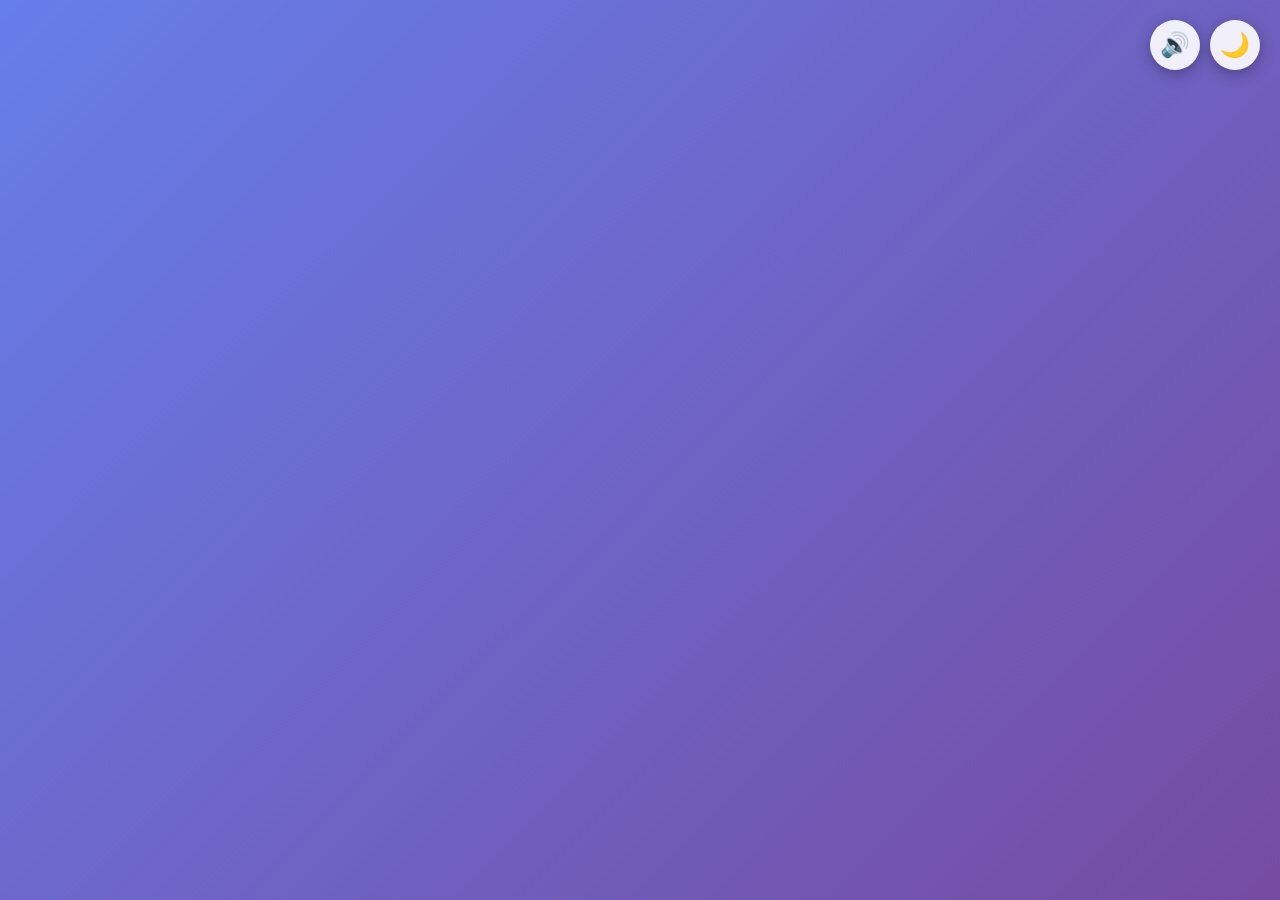
==== commit 27ba39f8: "修复：添加音效和主题切换按钮" ====
--- a/index.html
+++ b/index.html
@@ -13,6 +13,11 @@
             <div class="loading-spinner"></div>
             <div class="loading-text">正在加载...</div>
         </div>
+    </div>
+
+    <div class="theme-controls">
+        <button id="audio-toggle" class="icon-btn" title="音效开关">🔊</button>
+        <button id="theme-toggle" class="icon-btn" title="主题切换">☀️</button>
     </div>
 
     <div class="game-container" id="game-container" style="display: none;">
--- a/style.css
+++ b/style.css
@@ -53,6 +53,12 @@
 body.theme-classic .score-popup { color: #f2b179; text-shadow: 2px 2px 4px rgba(0,0,0,0.3); }
 body.theme-classic .icon-btn { background: rgba(255,255,255,0.9); }
 body.theme-classic .icon-btn:hover { background: rgba(255,255,255,1); transform: scale(1.1); box-shadow: 0 6px 20px rgba(0,0,0,0.4); }
+body.theme-classic .achievements-content { background: #f9f6f2; }
+body.theme-classic .achievement-item { background: #eee4da; }
+body.theme-classic .achievement-item.unlocked { background: #edc22e; }
+body.theme-classic .welcome-content { background: #f9f6f2; }
+body.theme-classic .share-content { background: #f9f6f2; }
+body.theme-classic .achievement-notification { background: #edc22e; color: #776e65; }
 
 body.theme-dark {
     background: linear-gradient(135deg, #1a1a2e 0%, #16213e 100%);
@@ -110,9 +116,82 @@
 body.theme-dark .score-popup { color: #e94560; text-shadow: 0 0 10px rgba(233,69,96,0.8); }
 body.theme-dark .icon-btn { background: rgba(45,45,68,0.9); border: 2px solid rgba(138,43,226,0.5); }
 body.theme-dark .icon-btn:hover { background: rgba(45,45,68,1); transform: scale(1.1); box-shadow: 0 6px 20px rgba(138,43,226,0.4); }
+body.theme-dark .achievements-content { background: #2d2d44; border: 2px solid rgba(138,43,226,0.5); }
+body.theme-dark .achievement-item { background: #3d3d5c; color: #a0a0a0; }
+body.theme-dark .achievement-item.unlocked { background: linear-gradient(135deg,#667eea,#764ba2); color: #fff; }
+body.theme-dark .welcome-content { background: #2d2d44; border: 2px solid rgba(138,43,226,0.5); }
+body.theme-dark .welcome-content h2,body.theme-dark .welcome-content h3 { color: #e94560; }
+body.theme-dark .welcome-content li { color: #a0a0a0; }
+body.theme-dark .share-content { background: #2d2d44; border: 2px solid rgba(138,43,226,0.5); }
+body.theme-dark .share-text { background: #1a1a2e; color: #e0e0e0; }
+body.theme-dark .achievement-notification { background: linear-gradient(135deg,#667eea,#764ba2); color: #fff; }
+
+.loading-screen {
+    position: fixed;
+    top: 0;
+    left: 0;
+    width: 100%;
+    height: 100%;
+    background: linear-gradient(135deg, #667eea 0%, #764ba2 100%);
+    display: flex;
+    justify-content: center;
+    align-items: center;
+    z-index: 1000;
+    animation: fadeOut 0.5s ease 2.5s forwards;
+}
+
+@keyframes fadeOut {
+    from { opacity: 1; }
+    to { opacity: 0; pointer-events: none; }
+}
+
+.loading-content {
+    text-align: center;
+    animation: slideUp 0.5s ease;
+}
+
+@keyframes slideUp {
+    from { opacity: 0; transform: translateY(30px); }
+    to { opacity: 1; transform: translateY(0); }
+}
+
+.loading-logo {
+    font-size: 80px;
+    font-weight: bold;
+    color: white;
+    text-shadow: 4px 4px 8px rgba(0,0,0,0.3);
+    margin-bottom: 30px;
+    animation: pulse 1s ease infinite;
+}
+
+@keyframes pulse {
+    0%, 100% { transform: scale(1); }
+    50% { transform: scale(1.05); }
+}
+
+.loading-spinner {
+    width: 60px;
+    height: 60px;
+    border: 4px solid rgba(255,255,255,0.3);
+    border-top-color: white;
+    border-radius: 50%;
+    margin: 0 auto 20px;
+    animation: spin 1s linear infinite;
+}
+
+@keyframes spin {
+    to { transform: rotate(360deg); }
+}
+
+.loading-text {
+    color: white;
+    font-size: 18px;
+    opacity: 0.9;
+}
 
 .header {
-    display: flex;\n    justify-content: space-between;
+    display: flex;
+    justify-content: space-between;
     align-items: flex-start;
     margin-bottom: 15px;
     flex-wrap: wrap;
@@ -189,20 +268,20 @@
 
 .game-controls {
     display: grid;
-    grid-template-columns: repeat(3,1fr);
+    grid-template-columns: repeat(5,1fr);
     gap: 8px;
     margin-bottom: 15px;
 }
 
 .control-btn {
-    padding: 12px;
+    padding: 10px 8px;
     border: none;
     border-radius: 5px;
-    font-size: 15px;
+    font-size: 13px;
     font-weight: bold;
     cursor: pointer;
     transition: all 0.2s;
-    min-height: 44px;
+    min-height: 40px;
     touch-action: manipulation;
 }
 
@@ -217,6 +296,9 @@
 
 .restart-btn { background: #8f7a66; color: #f9f6f2; }
 .restart-btn:hover { background: #9f8b77; }
+
+.share-btn { background: #4ecdc4; color: #fff; }
+.share-btn:hover { background: #44b3ab; }
 
 .leaderboard-btn { background: #edc22e; color: #776e65; }
 .leaderboard-btn:hover { background: #edcc61; }
@@ -299,7 +381,7 @@
 .cell-256 { background: #edcc61; color: #f9f6f2; }
 .cell-512 { background: #edc850; color: #f9f6f2; }
 .cell-1024 { background: #edc53f; color: #f9f6f2; }
-.cell-2048 { background: #edc22e; color: #f9f6f2; }
+.cell-2048 { background: #edc22e; color: #f9f6f2; box-shadow: 0 0 30px rgba(237,194,46,0.5); }
 .cell-super { background: #3c3a32; color: #f9f6f2; }
 
 .cell-new { animation: appear 0.2s ease; }
@@ -318,6 +400,12 @@
     justify-content: center;
     align-items: center;
     z-index: 100;
+    animation: fadeIn 0.3s ease;
+}
+
+@keyframes fadeIn {
+    from { opacity: 0; }
+    to { opacity: 1; }
 }
 
 .game-over.show { display: flex; }
@@ -328,10 +416,29 @@
     text-align: center;
     box-shadow: 0 10px 40px rgba(0,0,0,0.3);
     max-width: 90%;
+    animation: slideUp 0.3s ease;
+}
+
+.nickname-input-container {
+    margin: 15px 0;
+}
+
+.nickname-input-container input {
+    width: 100%;
+    padding: 10px 15px;
+    border: 2px solid #cdc1b4;
+    border-radius: 5px;
+    font-size: 16px;
+    text-align: center;
+    outline: none;
+}
+
+.nickname-input-container input:focus {
+    border-color: #f67c5f;
 }
 
 .game-over-content h2 { font-size: 36px; margin-bottom: 15px; }
-.game-over-content p { font-size: 18px; margin-bottom: 20px; }
+.game-over-content p { font-size: 18px; margin-bottom: 10px; }
 .game-over-content span { font-weight: bold; }
 .game-over-content button {
     padding: 12px 30px;
@@ -382,6 +489,31 @@
 
 .leaderboard-header h2 { font-size: 28px; margin: 0; }
 
+.leaderboard-controls {
+    display: flex;
+    justify-content: space-between;
+    margin-bottom: 15px;
+    flex-wrap: wrap;
+    gap: 10px;
+}
+
+.sort-selector, .filter-selector {
+    display: flex;
+    align-items: center;
+    gap: 8px;
+}
+
+.sort-select, .filter-select {
+    padding: 5px 10px;
+    border: 2px solid #8f7a66;
+    border-radius: 5px;
+    background: #f9f6f2;
+    color: #776e65;
+    font-size: 14px;
+    font-weight: bold;
+    cursor: pointer;
+}
+
 .close-btn {
     width: 40px;
     height: 40px;
@@ -411,7 +543,7 @@
 
 .leaderboard-item {
     display: grid;
-    grid-template-columns: 1fr 1.5fr 1.5fr 2fr;
+    grid-template-columns: 1fr 1.2fr 1fr 1fr 1.5fr;
     gap: 10px;
     padding: 10px;
     margin-bottom: 5px;
@@ -421,9 +553,13 @@
 
 .header-item { margin-bottom: 10px; }
 
-.leaderboard-records { max-height: 400px; overflow-y: auto; }
-
-.leaderboard-actions { text-align: center; }
+.leaderboard-records { max-height: 300px; overflow-y: auto; }
+
+.leaderboard-actions {
+    display: flex;
+    gap: 10px;
+    justify-content: center;
+}
 
 .clear-btn {
     padding: 10px 30px;
@@ -439,6 +575,138 @@
 }
 .clear-btn:hover { background: #f78b7a; }
 
+.achievements-btn {
+    padding: 10px 30px;
+    background: linear-gradient(135deg, #667eea, #764ba2);
+    color: #fff;
+    border: none;
+    border-radius: 5px;
+    font-size: 14px;
+    font-weight: bold;
+    cursor: pointer;
+    transition: all 0.2s;
+    min-height: 44px;
+}
+.achievements-btn:hover { transform: scale(1.05); }
+
+.achievements-modal {
+    display: none;
+    position: fixed;
+    top: 0;
+    left: 0;
+    width: 100%;
+    height: 100%;
+    justify-content: center;
+    align-items: center;
+    z-index: 250;
+    padding: 10px;
+    background: rgba(0,0,0,0.5);
+}
+
+.achievements-modal.show { display: flex; }
+
+.achievements-content {
+    border-radius: 10px;
+    padding: 20px;
+    max-width: 500px;
+    width: 100%;
+    box-shadow: 0 10px 40px rgba(0,0,0,0.3);
+}
+
+.achievements-header {
+    display: flex;
+    justify-content: space-between;
+    align-items: center;
+    margin-bottom: 20px;
+}
+
+.achievements-header h2 { font-size: 28px; margin: 0; }
+
+.achievements-list {
+    display: flex;
+    flex-direction: column;
+    gap: 15px;
+}
+
+.achievement-item {
+    padding: 15px;
+    border-radius: 8px;
+    display: flex;
+    align-items: center;
+    gap: 15px;
+    transition: all 0.3s ease;
+}
+
+.achievement-item.unlocked {
+    animation: achievementUnlock 0.5s ease;
+}
+
+@keyframes achievementUnlock {
+    0% { transform: scale(0.9); opacity: 0; }
+    50% { transform: scale(1.05); }
+    100% { transform: scale(1); opacity: 1; }
+}
+
+.achievement-icon {
+    font-size: 40px;
+    width: 50px;
+    height: 50px;
+    display: flex;
+    justify-content: center;
+    align-items: center;
+}
+
+.achievement-info {
+    flex: 1;
+}
+
+.achievement-title {
+    font-size: 16px;
+    font-weight: bold;
+    margin-bottom: 5px;
+}
+
+.achievement-description {
+    font-size: 14px;
+    opacity: 0.8;
+}
+
+.achievement-date {
+    font-size: 12px;
+    opacity: 0.6;
+    margin-top: 5px;
+}
+
+.achievement-notification {
+    position: fixed;
+    top: 100px;
+    right: 20px;
+    padding: 15px 20px;
+    border-radius: 10px;
+    display: flex;
+    align-items: center;
+    gap: 15px;
+    box-shadow: 0 10px 30px rgba(0,0,0,0.3);
+    z-index: 1000;
+    opacity: 0;
+    transform: translateX(100px);
+    transition: all 0.3s ease;
+}
+
+.achievement-notification.show {
+    opacity: 1;
+    transform: translateX(0);
+}
+
+.achievement-notification .achievement-icon {
+    font-size: 32px;
+}
+
+.achievement-notification .achievement-text {
+    font-weight: bold;
+    font-size: 16px;
+}
+
 .pause-overlay {
     display: none;
     position: fixed;
@@ -458,6 +726,8 @@
 .pause-content p { font-size: 18px; margin-bottom: 20px; }
 
 .resume-btn {
+    display: block;
+    margin: 10px auto;
     padding: 15px 40px;
     background: #1e90ff;
     color: #f9f6f2;
@@ -470,6 +740,200 @@
     min-height: 48px;
 }
 .resume-btn:hover { background: #4169e1; transform: scale(1.05); }
+.resume-btn.secondary {
+    background: #8f7a66;
+}
+.resume-btn.secondary:hover {
+    background: #9f8b77;
+}
+
+.welcome-modal {
+    display: none;
+    position: fixed;
+    top: 0;
+    left: 0;
+    width: 100%;
+    height: 100%;
+    justify-content: center;
+    align-items: center;
+    z-index: 300;
+    padding: 10px;
+    background: rgba(0,0,0,0.7);
+}
+
+.welcome-modal.show { display: flex; }
+
+.welcome-content {
+    border-radius: 10px;
+    padding: 30px;
+    max-width: 450px;
+    width: 100%;
+    box-shadow: 0 10px 40px rgba(0,0,0,0.3);
+    animation: slideUp 0.3s ease;
+}
+
+.welcome-content h2 {
+    font-size: 28px;
+    margin-bottom: 20px;
+    text-align: center;
+}
+
+.welcome-instructions {
+    margin-bottom: 25px;
+}
+
+.welcome-instructions h3 {
+    font-size: 18px;
+    margin-bottom: 10px;
+    color: #667eea;
+}
+
+.welcome-instructions ul {
+    list-style: none;
+    padding: 0;
+    margin-bottom: 20px;
+}
+
+.welcome-instructions li {
+    padding: 8px 0;
+    border-bottom: 1px solid #eee;
+    font-size: 14px;
+}
+
+.welcome-actions {
+    display: flex;
+    flex-direction: column;
+    gap: 15px;
+}
+
+.welcome-checkbox {
+    display: flex;
+    align-items: center;
+    gap: 8px;
+    font-size: 14px;
+    cursor: pointer;
+}
+
+.welcome-checkbox input {
+    width: 18px;
+    height: 18px;
+}
+
+.start-game-btn {
+    padding: 15px;
+    background: linear-gradient(135deg, #667eea, #764ba2);
+    color: white;
+    border: none;
+    border-radius: 8px;
+    font-size: 18px;
+    font-weight: bold;
+    cursor: pointer;
+    transition: all 0.3s ease;
+}
+.start-game-btn:hover {
+    transform: translateY(-2px);
+    box-shadow: 0 8px 20px rgba(102, 126, 234, 0.4);
+}
+
+.share-modal {
+    display: none;
+    position: fixed;
+    top: 0;
+    left: 0;
+    width: 100%;
+    height: 100%;
+    justify-content: center;
+    align-items: center;
+    z-index: 150;
+    padding: 10px;
+    background: rgba(0,0,0,0.5);
+}
+
+.share-modal.show { display: flex; }
+
+.share-content {
+    border-radius: 10px;
+    padding: 20px;
+    max-width: 450px;
+    width: 100%;
+    box-shadow: 0 10px 40px rgba(0,0,0,0.3);
+    animation: slideUp 0.3s ease;
+}
+
+.share-header {
+    display: flex;
+    justify-content: space-between;
+    align-items: center;
+    margin-bottom: 20px;
+}
+
+.share-header h2 { font-size: 24px; margin: 0; }
+
+.share-stats {
+    display: flex;
+    justify-content: center;
+    gap: 30px;
+    margin-bottom: 20px;
+}
+
+.share-stat {
+    text-align: center;
+}
+
+.stat-label {
+    display: block;
+    font-size: 14px;
+    opacity: 0.7;
+    margin-bottom: 5px;
+}
+
+.stat-value {
+    font-size: 28px;
+    font-weight: bold;
+    color: #667eea;
+}
+
+.share-text {
+    width: 100%;
+    height: 100px;
+    padding: 15px;
+    border: 2px solid #eee;
+    border-radius: 8px;
+    font-size: 16px;
+    font-family: inherit;
+    resize: none;
+    margin-bottom: 15px;
+}
+
+.copy-btn {
+    width: 100%;
+    padding: 15px;
+    background: linear-gradient(135deg, #4ecdc4, #44b3ab);
+    color: white;
+    border: none;
+    border-radius: 8px;
+    font-size: 18px;
+    font-weight: bold;
+    cursor: pointer;
+    transition: all 0.3s ease;
+}
+.copy-btn:hover {
+    transform: translateY(-2px);
+    box-shadow: 0 8px 20px rgba(78, 205, 196, 0.4);
+}
+
+.copy-success {
+    text-align: center;
+    color: #4ecdc4;
+    font-weight: bold;
+    margin-top: 10px;
+    opacity: 0;
+    transition: opacity 0.3s ease;
+}
+
+.copy-success.show {
+    opacity: 1;
+}
 
 @media (max-width:500px) {
     .title { font-size: 40px; }
@@ -478,6 +942,7 @@
     .score-value { font-size: 18px; }
     .theme-controls { top: 10px; right: 10px; }
     .icon-btn { width: 44px; height: 44px; font-size: 20px; }
+    .control-btn { font-size: 11px; padding: 8px 4px; }
 }
 
 @media (max-width:400px) {
@@ -487,10 +952,10 @@
     .title { font-size: 36px; }
     .difficulty-selector { font-size: 12px; }
     .difficulty-select { font-size: 12px; padding: 4px 8px; min-width: 100px; }
-    .game-controls { grid-template-columns: repeat(3,1fr); gap: 6px; }
-    .control-btn { padding: 10px; font-size: 14px; }
+    .game-controls { grid-template-columns: repeat(5,1fr); gap: 4px; }
+    .control-btn { padding: 8px 2px; font-size: 10px; min-height: 36px; }
     .instructions { font-size: 12px; }
-    .leaderboard-item { grid-template-columns: 0.5fr 1fr 1fr 1.5fr; font-size: 12px; gap: 5px; }
+    .leaderboard-item { grid-template-columns: 0.5fr 1fr 0.8fr 0.8fr 1.2fr; font-size: 12px; gap: 5px; }
     .game-over-content { padding: 20px; }
     .game-over-content h2 { font-size: 28px; }
     .theme-controls { top: 5px; right: 5px; gap: 5px; }
